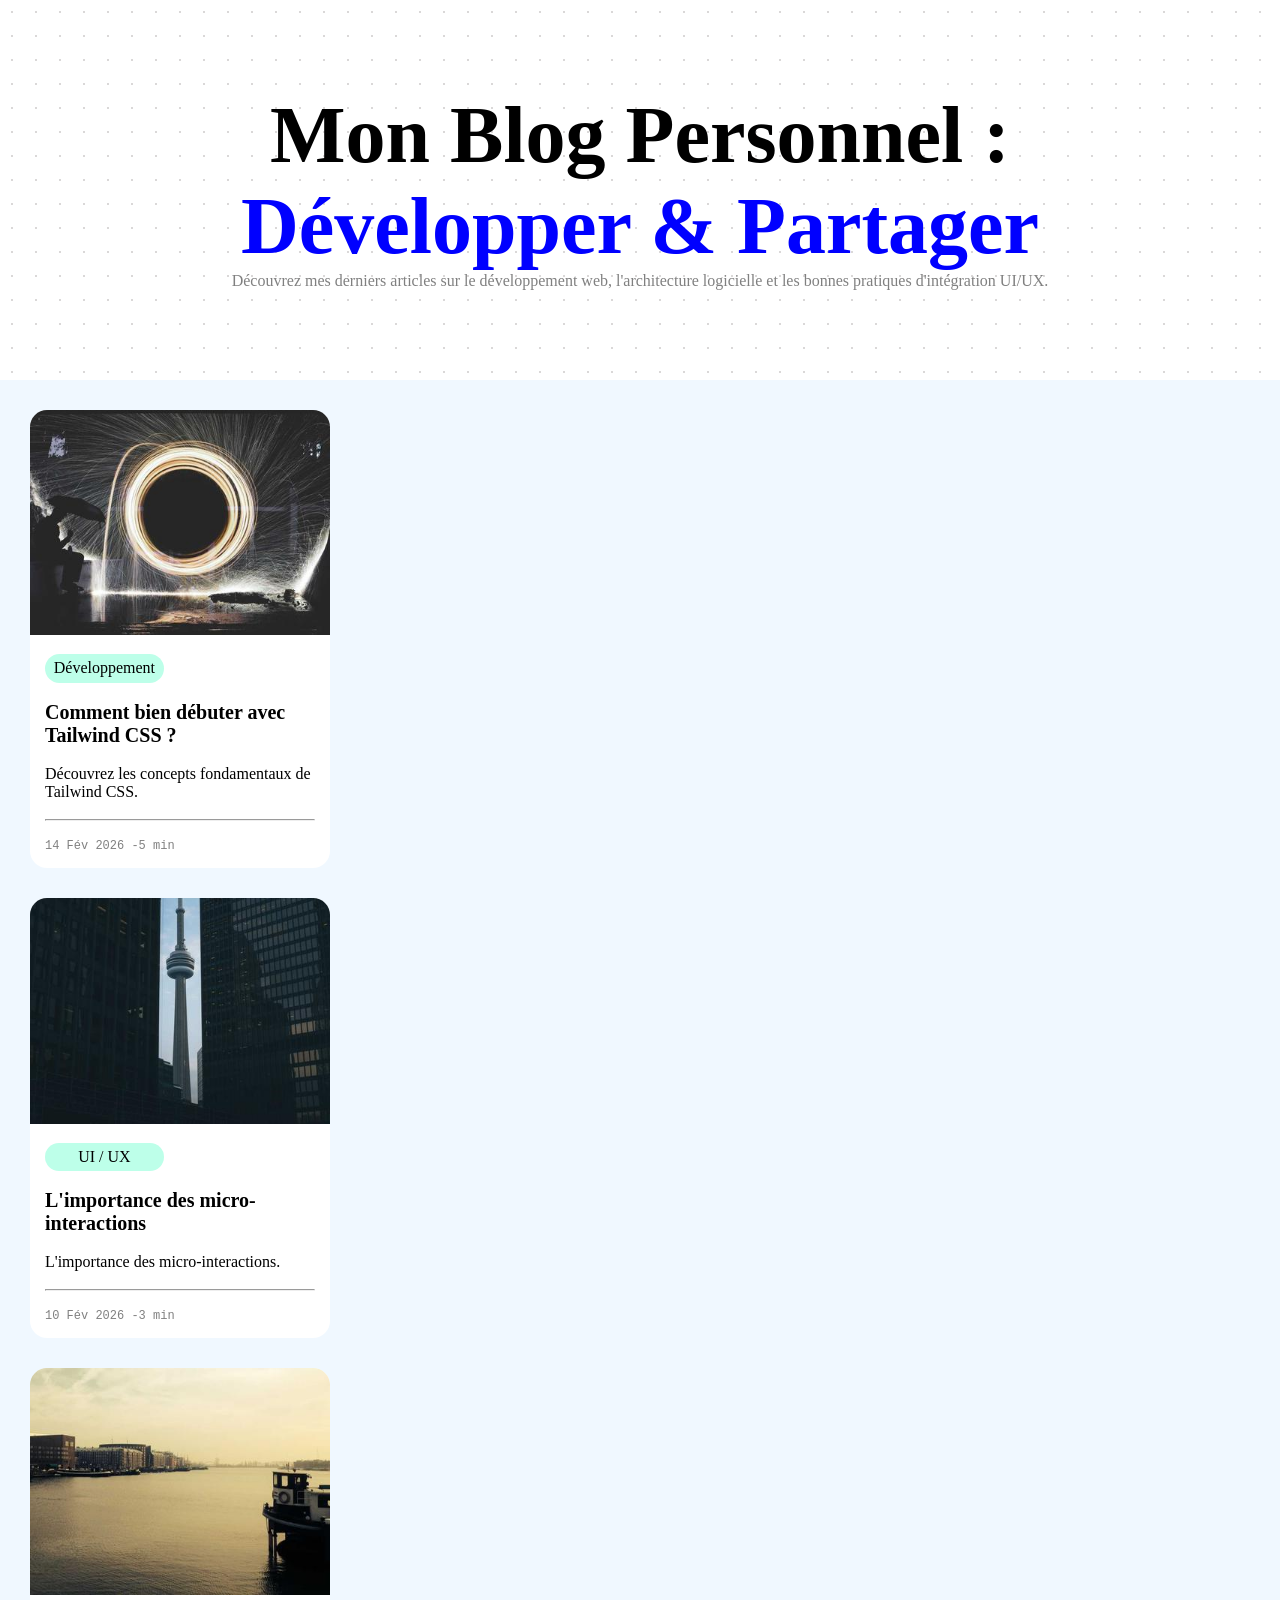
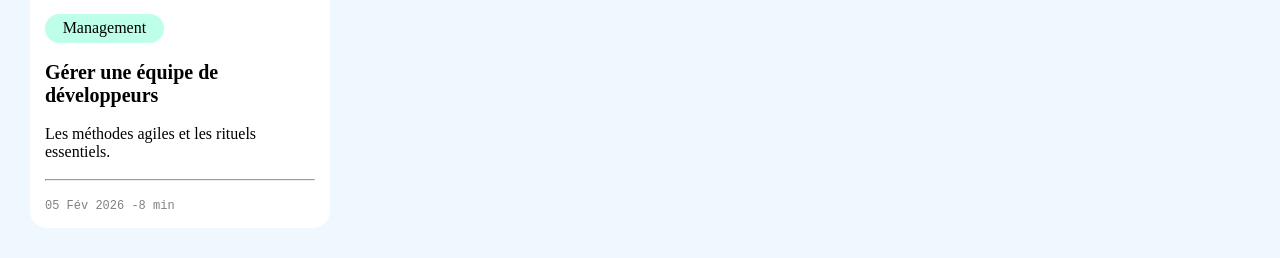
==== ModeleDeBoite.html @ b8a87f76 "Ajout de nouveaux fichiers" ====
<!DOCTYPE html>
<html lang="en">
<head>
    <meta charset="UTF-8">
    <meta name="viewport" content="width=device-width, initial-scale=1.0">
    <title>Document</title>
    <link rel="stylesheet" href="css/ModeleDeBoite.css">
</head>
<body>

    <section class="acc">
        <h1>Mon Blog Personnel : <br><span>Développer &amp; Partager</span></h1>
        <p>Découvrez mes derniers articles sur le développement web,
             l'architecture logicielle et les bonnes pratiques d'intégration UI/UX.</p>
    </section>


    
    <div class="ddd">
        <a href="#">
        <img src="cam.jpg" alt="c">
        
        </a>
        <div class="ty">  
        <div class="ic">Développement</div>
        <br>

        <h1>Comment bien débuter avec Tailwind CSS ?</h1>
        <br>
        <p>Découvrez les concepts fondamentaux de Tailwind CSS.</p>
        <br>
        <hr style="color: gray;">
        <br>
        
        <div class="sou">
        <time datetime="14-2-2026">
            14 Fév 2026 
        </time>
        <span>-5 min</span>
       </div>
        </div>
    </div>


    
 <div class="ddd">
        <a href="#">
        <img src="sah.jpg" alt="c">
        </a>
        
        <div class="ty">
       <div class="ic">UI / UX</div> 
       <br>
       <h1>L'importance des micro-interactions</h1>
       <br>
        <p>L'importance des micro-interactions.</p>
        <br>
        <hr style="color: gray;">
        <br>
        <div class="sou">
        <time datetime="10-2-2026">
            10 Fév 2026 
        </time>
        <span>-3 min</span>
       </div>
        </div>
    </div>



 <div class="ddd">
        <a href="#">
        <img src="tab.jpg" alt="c">
        </a>
        
        <div class="ty">
        <div class="ic">Management</div> <br>
        <h1>Gérer une équipe de développeurs</h1>
        <br>
        <p>Les méthodes agiles et les rituels essentiels.</p>
        <br>
        <hr style="color: gray;">

        <br>
        <div class="sou">
        <time datetime="14-2-2026">
            05 Fév 2026 
        </time>
        <span>-8 min</span>
       </div>
        </div>
    </div>

</body>
</html>
---- css/ModeleDeBoite.css ----
*{
    margin: 0;
}
body{
    background-color: aliceblue;
}
.acc{
    width: 100%;
    background-color: white;
    text-align: center;
    padding: 90px 0;
    background-image: radial-gradient(rgb(218, 216, 216) 1.5px ,transparent 1px );
    background-size: 24px 24px ;
}
.acc h1{
    font-size: 80px;
}
.acc span{
    color: blue;
}
.acc p{
    color: gray;
    font-family: Georgia, 'Times New Roman', Times, serif;
}
.ddd{
    width: 300px;

    border-radius: 17px;
    overflow: hidden;
    margin: 30px auto 30px 30px;
    background-color: white;
}
.ty{
  padding: 5%;

}
img{
    width: 100%;
    object-fit: cover;
}
.ic{
    padding: 2%;
    background-color: rgb(189, 255, 233);
    width: 40%;
    border-radius: 15px;
    text-align: center;
    font-family: Cambria, Cochin, Georgia, Times, 'Times New Roman', serif;
}
.ty h1{
    font-size: 20px;
}
.sou{
    color: gray;
    font-size: 12px;
    font-family: 'Courier New', Courier, monospace;
}
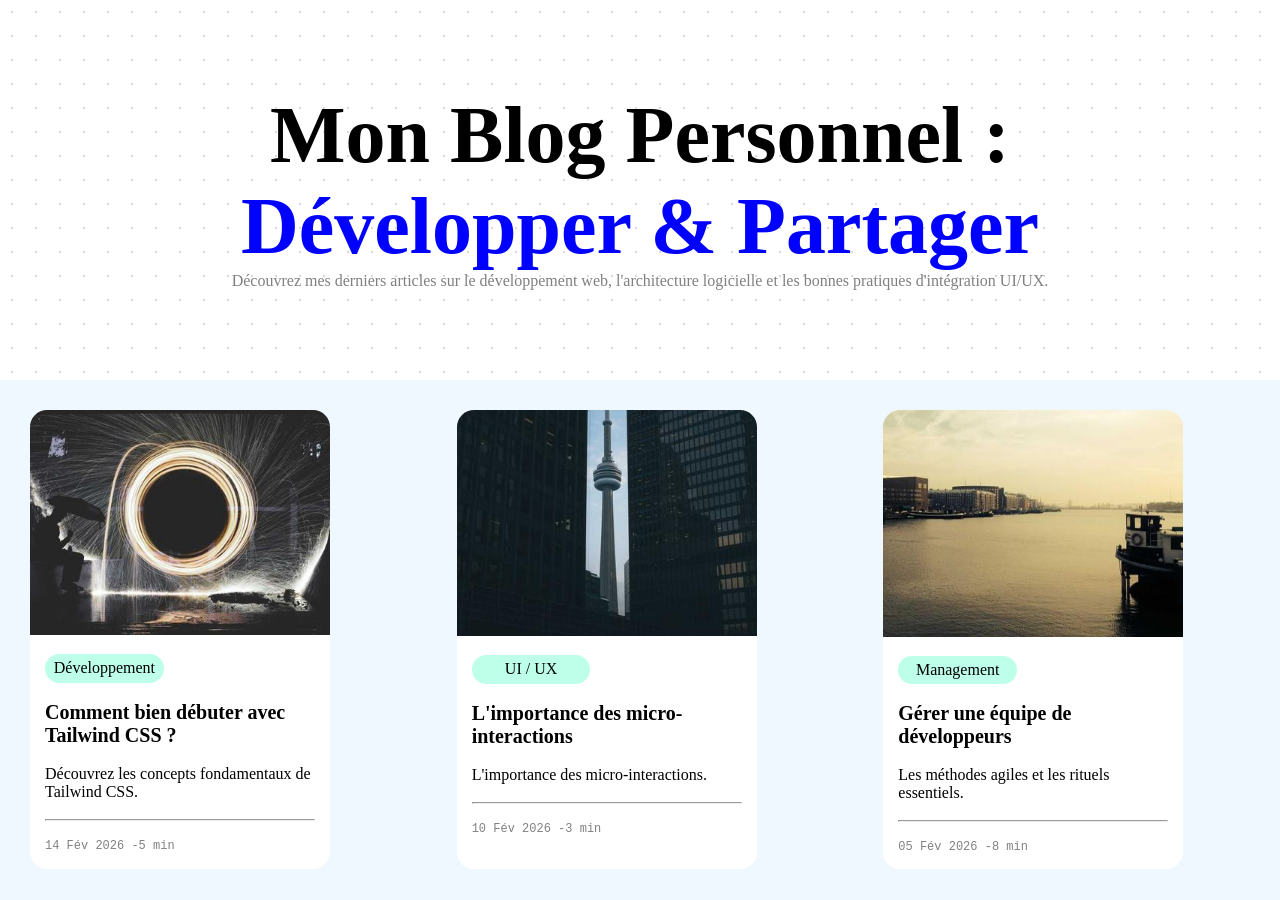
==== commit dc9b1ee3: "display:flex" ====
--- a/ModeleDeBoite.html
+++ b/ModeleDeBoite.html
@@ -14,11 +14,13 @@
              l'architecture logicielle et les bonnes pratiques d'intégration UI/UX.</p>
     </section>
 
+<section class="sec">
+
 
     
     <div class="ddd">
         <a href="#">
-        <img src="cam.jpg" alt="c">
+        <img src="imgages/cam.jpg" alt="c">
         
         </a>
         <div class="ty">  
@@ -45,7 +47,7 @@
     
  <div class="ddd">
         <a href="#">
-        <img src="sah.jpg" alt="c">
+        <img src="imgages/sah.jpg" alt="c">
         </a>
         
         <div class="ty">
@@ -70,7 +72,7 @@
 
  <div class="ddd">
         <a href="#">
-        <img src="tab.jpg" alt="c">
+        <img src="imgages/tab.jpg" alt="c">
         </a>
         
         <div class="ty">
@@ -90,6 +92,6 @@
        </div>
         </div>
     </div>
-
+</section>
 </body>
 </html>
--- a/css/ModeleDeBoite.css
+++ b/css/ModeleDeBoite.css
@@ -21,6 +21,9 @@
 .acc p{
     color: gray;
     font-family: Georgia, 'Times New Roman', Times, serif;
+}
+.sec{
+    display: flex;
 }
 .ddd{
     width: 300px;
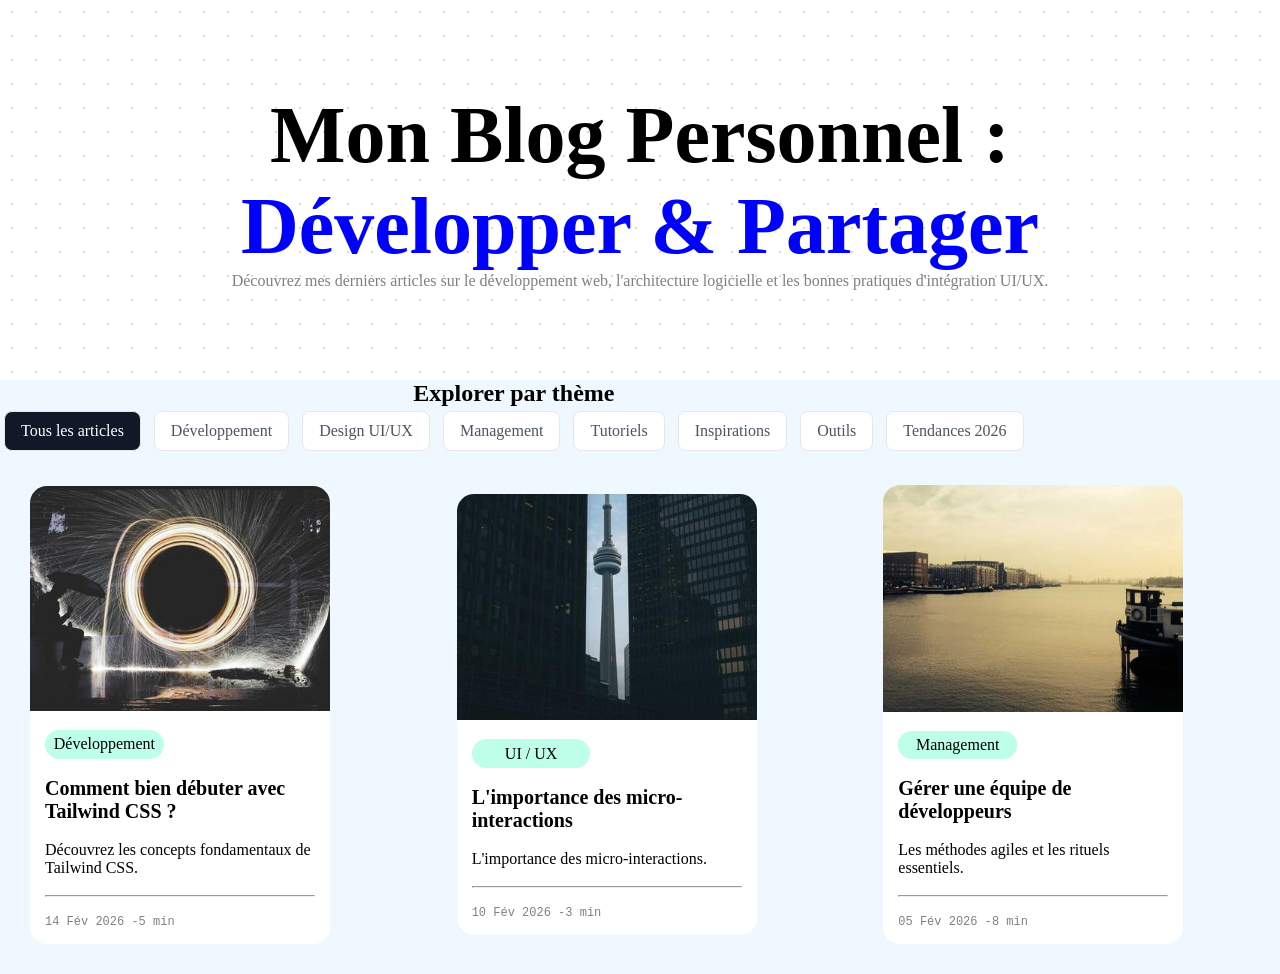
==== commit 8ee9c52e: "tuto34" ====
--- a/ModeleDeBoite.html
+++ b/ModeleDeBoite.html
@@ -14,10 +14,24 @@
              l'architecture logicielle et les bonnes pratiques d'intégration UI/UX.</p>
     </section>
 
-<section class="sec">
-
-
+    <div class="all">
+        <div class="pilule">
     
+         <section class="filtre-categories">
+                <h2>Explorer par thème</h2>
+                <div class="liste-filtres">
+                    <a href="#" class="pilule-filtre actif">Tous les articles</a>
+                    <a href="#" class="pilule-filtre">Développement</a>
+                    <a href="#" class="pilule-filtre">Design UI/UX</a>
+                    <a href="#" class="pilule-filtre">Management</a>
+                    <a href="#" class="pilule-filtre">Tutoriels</a>
+                    <a href="#" class="pilule-filtre">Inspirations</a>
+                    <a href="#" class="pilule-filtre">Outils</a>
+                    <a href="#" class="pilule-filtre">Tendances 2026</a>
+                </div>
+            </section>
+        </div>
+        <section class="sec">    
     <div class="ddd">
         <a href="#">
         <img src="imgages/cam.jpg" alt="c">
@@ -92,6 +106,7 @@
        </div>
         </div>
     </div>
+  </div>
 </section>
 </body>
 </html>
--- a/css/ModeleDeBoite.css
+++ b/css/ModeleDeBoite.css
@@ -24,10 +24,43 @@
 }
 .sec{
     display: flex;
+    flex-direction: row;
+    justify-content: center;
+    align-items: center;
+    display: flex;
+    flex-wrap: nowrap;
 }
+.filtre-categories{
+    display: inline-block;
+    text-align: center;
+}
+.liste-filtres{
+    display: flex;
+    flex-wrap: wrap;
+    justify-content: center;
+    column-gap: 5px;
+    row-gap: 15px;
+}
+.all{
+    display: flex;
+    flex-direction: column;
+}
+
+.pilule-filtre {
+     display: inline-block;
+     padding: 10px 16px;
+     margin: 4px;
+     color: #4b5563;
+     background: white;
+     border: 1px solid #e5e7eb; border-radius: 8px;
+     text-decoration: none; }
+.pilule-filtre.actif {
+     color: white;
+     background: #111827;
+     }
 .ddd{
     width: 300px;
-
+    display: block;
     border-radius: 17px;
     overflow: hidden;
     margin: 30px auto 30px 30px;
